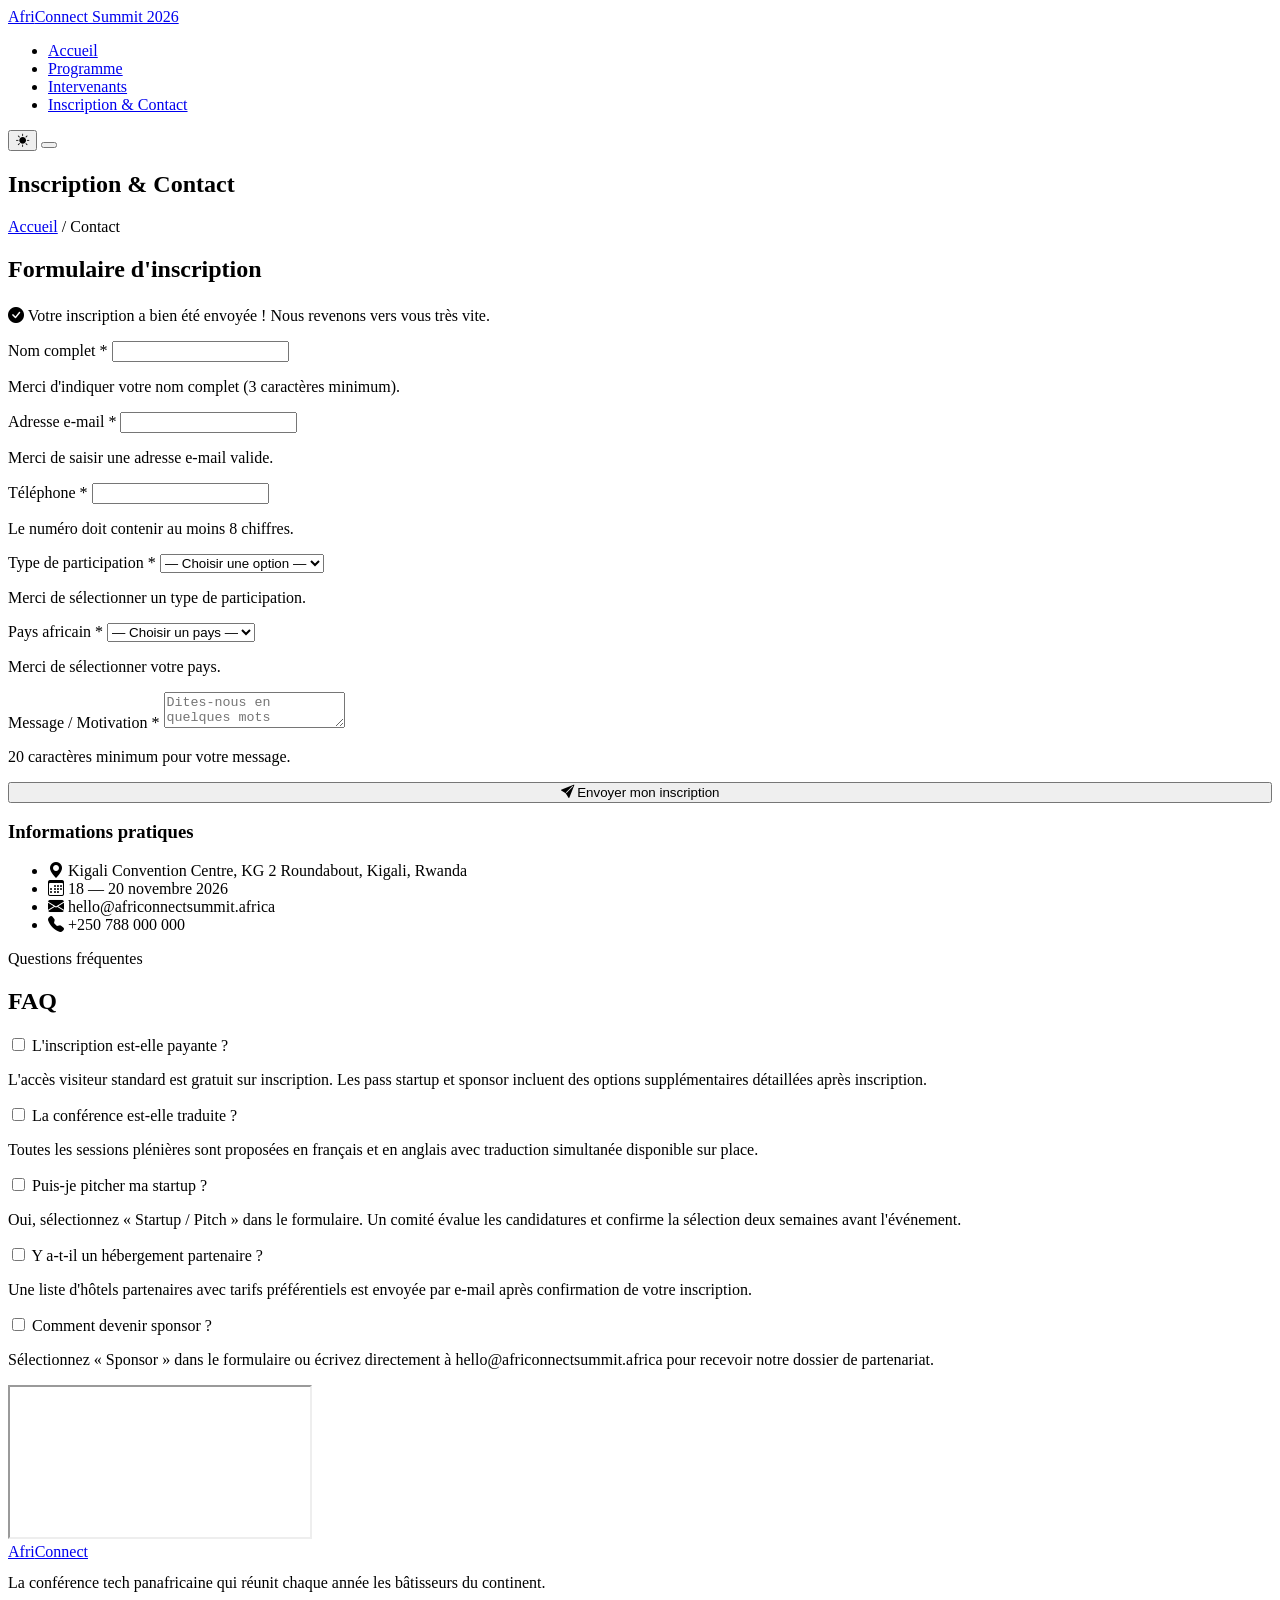
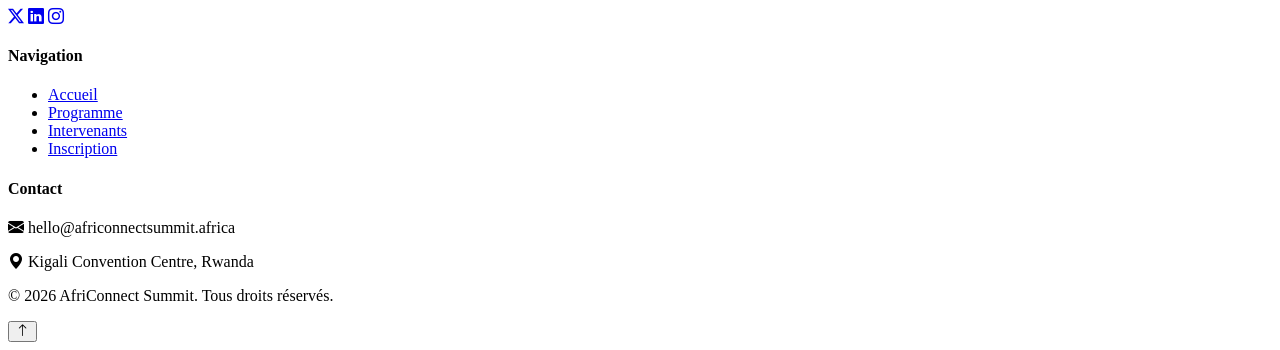
==== contact.html @ 54766fd7 "Commit 2 - Structure HTML sémantique des 4 pages : header, nav, main, sections, footer, hiérarchie d" ====
<!DOCTYPE html>
<html lang="fr">
<head>
  <meta charset="UTF-8">
  <meta name="viewport" content="width=device-width, initial-scale=1.0">
  <title>Inscription &amp; Contact — AfriConnect Summit 2026</title>
  <meta name="description" content="Inscrivez-vous à AfriConnect Summit 2026 : formulaire d'inscription, informations pratiques et FAQ.">
  <link rel="stylesheet" href="https://cdn.jsdelivr.net/npm/bootstrap-icons@1.11.3/font/bootstrap-icons.css">
  <link rel="stylesheet" href="css/style.css">
</head>
<body>

  <header>
    <nav class="navbar" aria-label="Navigation principale">
      <a href="index.html" class="navbar__logo">Afri<span>Connect</span> Summit 2026</a>
      <ul class="navbar__links">
        <li><a href="index.html">Accueil</a></li>
        <li><a href="programme.html">Programme</a></li>
        <li><a href="intervenants.html">Intervenants</a></li>
        <li><a href="contact.html" aria-current="page">Inscription &amp; Contact</a></li>
      </ul>
      <div class="navbar__actions">
        <button class="theme-toggle" aria-label="Basculer le thème clair / sombre">
          <i class="bi bi-sun-fill" aria-hidden="true"></i>
        </button>
        <button class="hamburger" aria-label="Ouvrir le menu" aria-expanded="false">
          <span></span><span></span><span></span>
        </button>
      </div>
    </nav>
  </header>

  <main>
    <!--  HERO INTERNE  -->
    <section class="hero-interne">
      <h1>Inscription &amp; Contact</h1>
      <nav class="breadcrumb" aria-label="Fil d'Ariane">
        <a href="index.html">Accueil</a> <span aria-hidden="true">/</span> <span aria-current="page">Contact</span>
      </nav>
    </section>

    <!-- FORMULAIRE D'INSCRIPTION-->
    <section class="container">
      <div class="contact-layout">

        <div class="contact-form reveal--left reveal">
          <h2 style="margin-bottom:1.5rem;">Formulaire d'inscription</h2>

          <p class="form-success" id="form-success" role="status">
            <i class="bi bi-check-circle-fill" aria-hidden="true"></i>
            Votre inscription a bien été envoyée ! Nous revenons vers vous très vite.
          </p>

          <form id="registration-form" novalidate>
            <div class="form-group">
              <label for="fullname">Nom complet *</label>
              <input type="text" id="fullname" name="fullname" required minlength="3" autocomplete="name">
              <p class="form-error">Merci d'indiquer votre nom complet (3 caractères minimum).</p>
            </div>

            <div class="form-group">
              <label for="email">Adresse e-mail *</label>
              <input type="email" id="email" name="email" required autocomplete="email">
              <p class="form-error">Merci de saisir une adresse e-mail valide.</p>
            </div>

            <div class="form-group">
              <label for="phone">Téléphone *</label>
              <input type="tel" id="phone" name="phone" required autocomplete="tel">
              <p class="form-error">Le numéro doit contenir au moins 8 chiffres.</p>
            </div>

            <div class="form-group">
              <label for="participation">Type de participation *</label>
              <select id="participation" name="participation" required>
                <option value="">— Choisir une option —</option>
                <option value="visiteur">Visiteur</option>
                <option value="startup">Startup / Pitch</option>
                <option value="sponsor">Sponsor</option>
                <option value="presse">Presse / Média</option>
                <option value="intervenant">Intervenant</option>
              </select>
              <p class="form-error">Merci de sélectionner un type de participation.</p>
            </div>

            <div class="form-group">
              <label for="country">Pays africain *</label>
              <select id="country" name="country" required>
                <option value="">— Choisir un pays —</option>
                <option value="senegal">Sénégal</option>
                <option value="ghana">Ghana</option>
                <option value="nigeria">Nigeria</option>
                <option value="kenya">Kenya</option>
                <option value="afrique-du-sud">Afrique du Sud</option>
                <option value="cote-ivoire">Côte d'Ivoire</option>
                <option value="maroc">Maroc</option>
                <option value="rwanda">Rwanda</option>
                <option value="egypte">Égypte</option>
                <option value="cameroun">Cameroun</option>
                <option value="tunisie">Tunisie</option>
                <option value="autre">Autre</option>
              </select>
              <p class="form-error">Merci de sélectionner votre pays.</p>
            </div>

            <div class="form-group">
              <label for="message">Message / Motivation *</label>
              <textarea id="message" name="message" required minlength="20" placeholder="Dites-nous en quelques mots pourquoi vous souhaitez participer..."></textarea>
              <p class="form-error">20 caractères minimum pour votre message.</p>
            </div>

            <button type="submit" class="btn btn--primary" style="width:100%; justify-content:center;">
              <i class="bi bi-send-fill" aria-hidden="true"></i> Envoyer mon inscription
            </button>
          </form>
        </div>

        <div class="contact-info reveal--right reveal">
          <h3>Informations pratiques</h3>
          <ul>
            <li><i class="bi bi-geo-alt-fill" aria-hidden="true"></i> Kigali Convention Centre, KG 2 Roundabout, Kigali, Rwanda</li>
            <li><i class="bi bi-calendar3" aria-hidden="true"></i> 18 — 20 novembre 2026</li>
            <li><i class="bi bi-envelope-fill" aria-hidden="true"></i> hello@africonnectsummit.africa</li>
            <li><i class="bi bi-telephone-fill" aria-hidden="true"></i> +250 788 000 000</li>
          </ul>
        </div>

      </div>
    </section>

    <!-- FAQ  -->
    <section class="container">
      <div class="section-header reveal">
        <p class="eyebrow">Questions fréquentes</p>
        <h2>FAQ</h2>
      </div>

      <div class="faq">
        <div class="faq-item">
          <input type="checkbox" id="faq1">
          <label for="faq1">L'inscription est-elle payante ?</label>
          <p class="faq-answer">L'accès visiteur standard est gratuit sur inscription. Les pass startup et sponsor incluent des options supplémentaires détaillées après inscription.</p>
        </div>
        <div class="faq-item">
          <input type="checkbox" id="faq2">
          <label for="faq2">La conférence est-elle traduite ?</label>
          <p class="faq-answer">Toutes les sessions plénières sont proposées en français et en anglais avec traduction simultanée disponible sur place.</p>
        </div>
        <div class="faq-item">
          <input type="checkbox" id="faq3">
          <label for="faq3">Puis-je pitcher ma startup ?</label>
          <p class="faq-answer">Oui, sélectionnez « Startup / Pitch » dans le formulaire. Un comité évalue les candidatures et confirme la sélection deux semaines avant l'événement.</p>
        </div>
        <div class="faq-item">
          <input type="checkbox" id="faq4">
          <label for="faq4">Y a-t-il un hébergement partenaire ?</label>
          <p class="faq-answer">Une liste d'hôtels partenaires avec tarifs préférentiels est envoyée par e-mail après confirmation de votre inscription.</p>
        </div>
        <div class="faq-item">
          <input type="checkbox" id="faq5">
          <label for="faq5">Comment devenir sponsor ?</label>
          <p class="faq-answer">Sélectionnez « Sponsor » dans le formulaire ou écrivez directement à hello@africonnectsummit.africa pour recevoir notre dossier de partenariat.</p>
        </div>
      </div>
    </section>

    <!--  CARTE GOOGLE MAPS  -->
    <section class="container">
      <div class="map-wrap reveal">
        <iframe
          src="https://www.google.com/maps?q=Kigali%20Convention%20Centre&output=embed"
          title="Localisation du Kigali Convention Centre sur Google Maps"
          loading="lazy"
          referrerpolicy="no-referrer-when-downgrade">
        </iframe>
      </div>
    </section>
  </main>

  <footer>
    <div class="container">
      <div class="footer__grid">
        <div class="footer__col">
          <a href="index.html" class="navbar__logo">Afri<span style="color:var(--color-primary)">Connect</span></a>
          <p style="margin-top:0.8rem;">La conférence tech panafricaine qui réunit chaque année les bâtisseurs du continent.</p>
          <div class="footer__social">
            <a href="#" aria-label="AfriConnect Summit sur X"><i class="bi bi-twitter-x" aria-hidden="true"></i></a>
            <a href="#" aria-label="AfriConnect Summit sur LinkedIn"><i class="bi bi-linkedin" aria-hidden="true"></i></a>
            <a href="#" aria-label="AfriConnect Summit sur Instagram"><i class="bi bi-instagram" aria-hidden="true"></i></a>
          </div>
        </div>
        <div class="footer__col">
          <h4>Navigation</h4>
          <ul>
            <li><a href="index.html">Accueil</a></li>
            <li><a href="programme.html">Programme</a></li>
            <li><a href="intervenants.html">Intervenants</a></li>
            <li><a href="contact.html">Inscription</a></li>
          </ul>
        </div>
        <div class="footer__col">
          <h4>Contact</h4>
          <p><i class="bi bi-envelope-fill" aria-hidden="true"></i> hello@africonnectsummit.africa</p>
          <p style="margin-top:0.5rem;"><i class="bi bi-geo-alt-fill" aria-hidden="true"></i> Kigali Convention Centre, Rwanda</p>
        </div>
      </div>
      <div class="footer__bottom">
        <p>&copy; <span data-year>2026</span> AfriConnect Summit. Tous droits réservés.</p>
        
      </div>
    </div>
  </footer>

  <button class="back-to-top" aria-label="Retour en haut de page">
    <i class="bi bi-arrow-up" aria-hidden="true"></i>
  </button>

  <script src="js/main.js"></script>
</body>
</html>
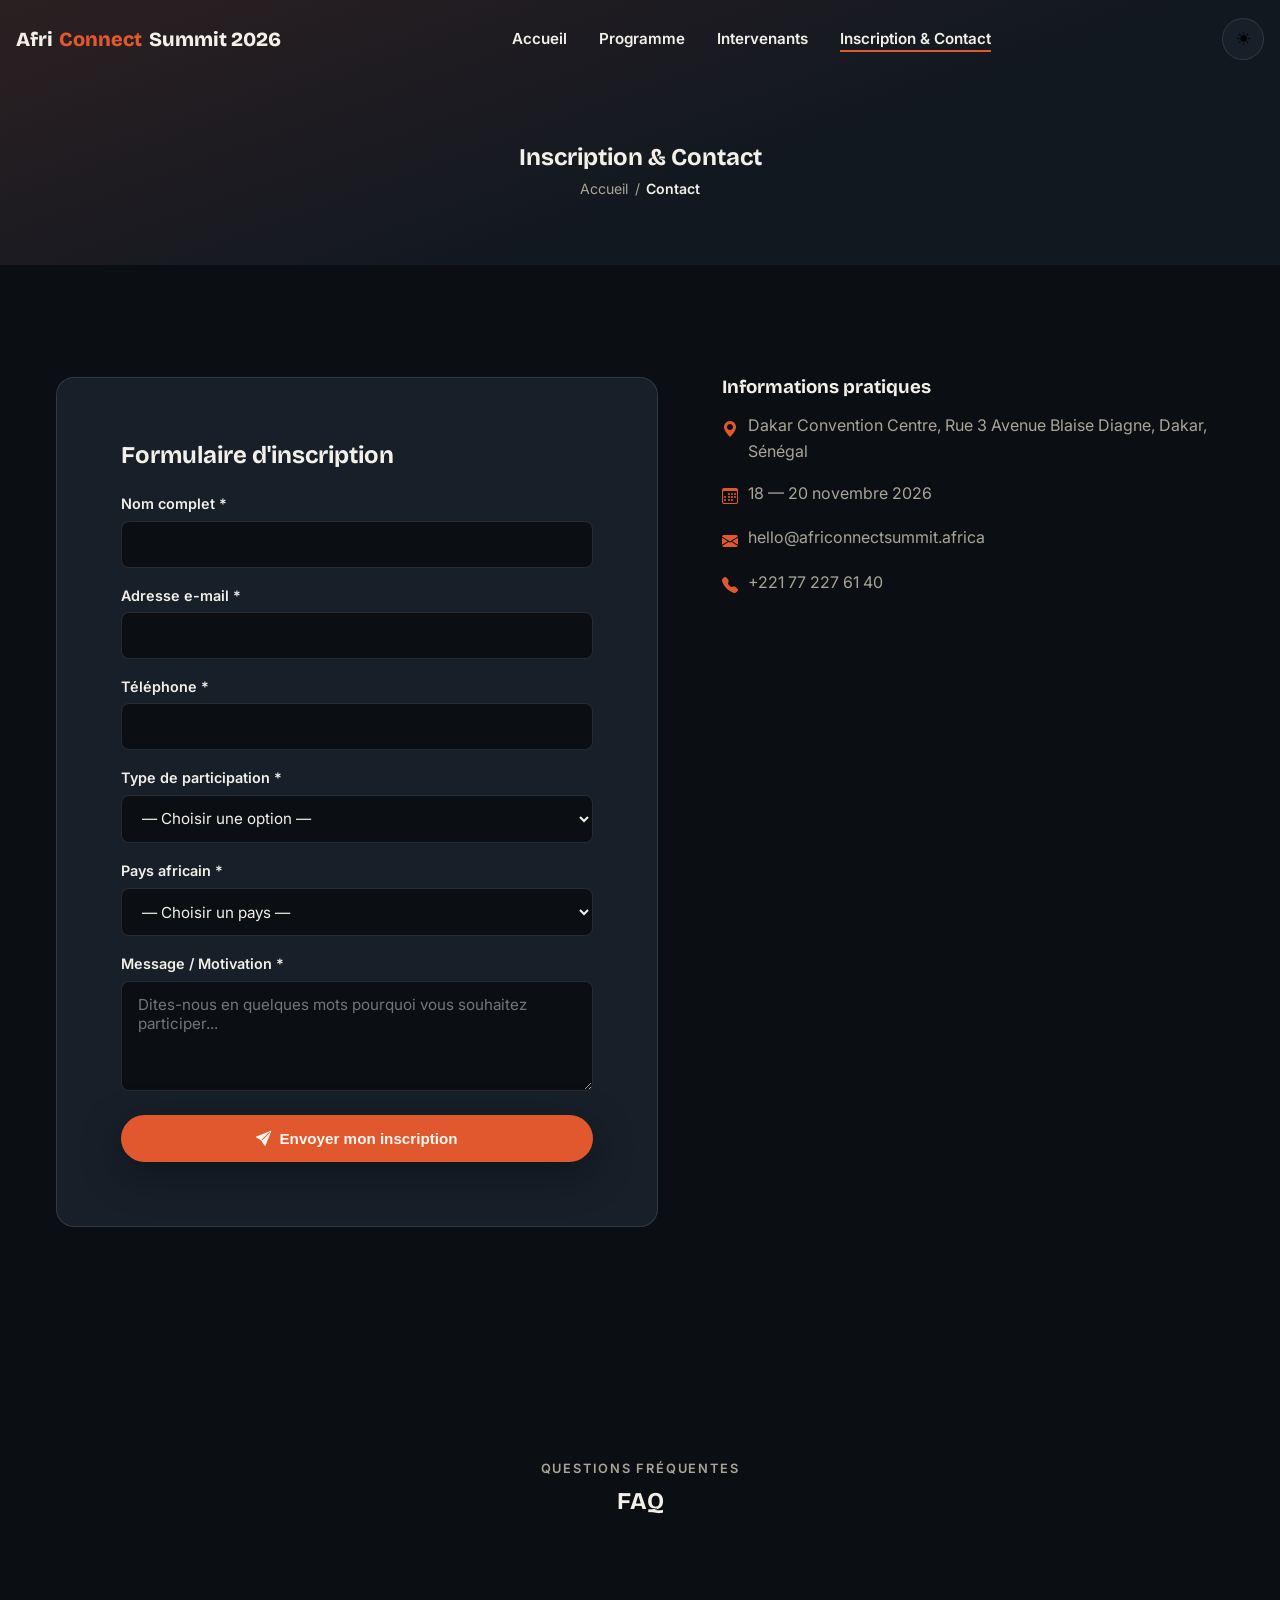
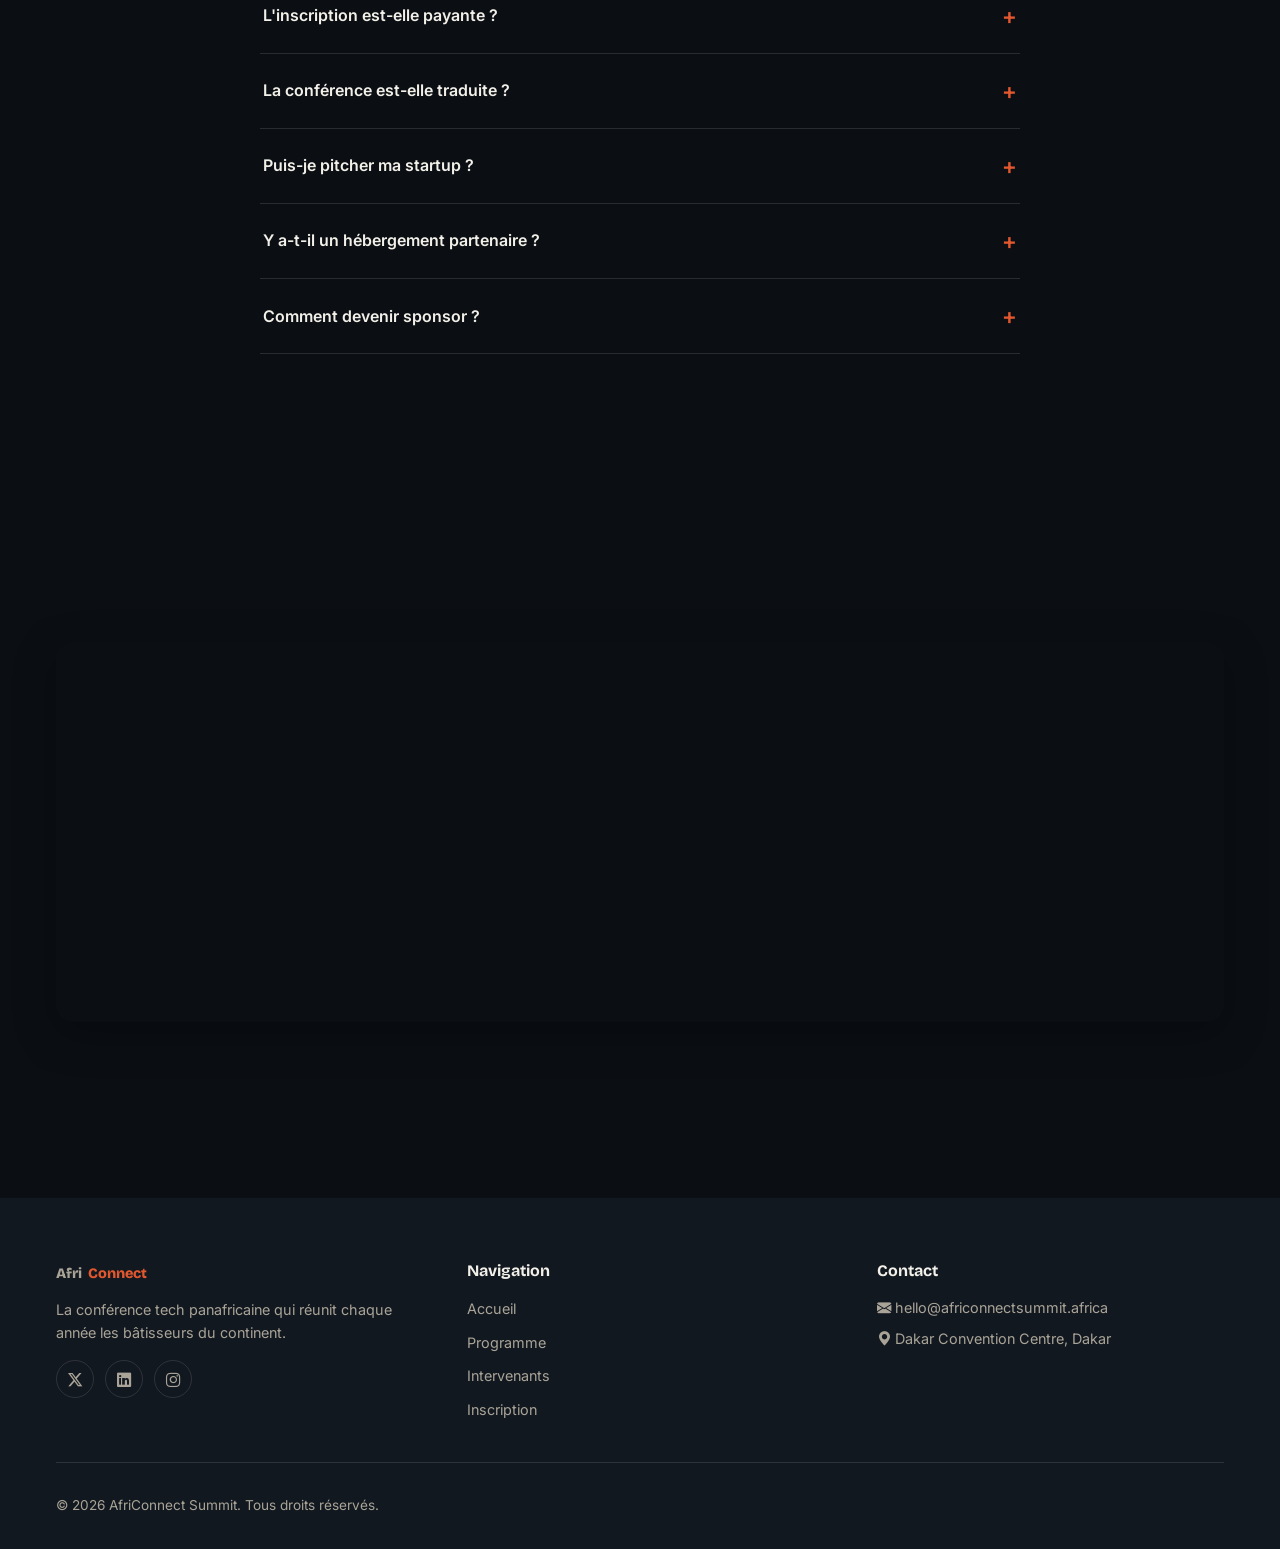
==== commit b2b3096d: "Commit 7 - Pages Intervenants et Contact : filtrage, formulaire, validation, FAQ, corrections divers" ====
--- a/contact.html
+++ b/contact.html
@@ -118,10 +118,10 @@
         <div class="contact-info reveal--right reveal">
           <h3>Informations pratiques</h3>
           <ul>
-            <li><i class="bi bi-geo-alt-fill" aria-hidden="true"></i> Kigali Convention Centre, KG 2 Roundabout, Kigali, Rwanda</li>
+            <li><i class="bi bi-geo-alt-fill" aria-hidden="true"></i> Dakar Convention Centre, Rue 3 Avenue Blaise Diagne, Dakar, Sénégal</li>
             <li><i class="bi bi-calendar3" aria-hidden="true"></i> 18 — 20 novembre 2026</li>
             <li><i class="bi bi-envelope-fill" aria-hidden="true"></i> hello@africonnectsummit.africa</li>
-            <li><i class="bi bi-telephone-fill" aria-hidden="true"></i> +250 788 000 000</li>
+            <li><i class="bi bi-telephone-fill" aria-hidden="true"></i> +221 77 227 61 40</li>
           </ul>
         </div>
 
@@ -168,8 +168,8 @@
     <section class="container">
       <div class="map-wrap reveal">
         <iframe
-          src="https://www.google.com/maps?q=Kigali%20Convention%20Centre&output=embed"
-          title="Localisation du Kigali Convention Centre sur Google Maps"
+          src="https://www.google.com/maps?q=Dakar%20Convention%20Centre&output=embed"
+          title="Localisation de Dakar Convention Centre sur Google Maps"
           loading="lazy"
           referrerpolicy="no-referrer-when-downgrade">
         </iframe>
@@ -201,7 +201,7 @@
         <div class="footer__col">
           <h4>Contact</h4>
           <p><i class="bi bi-envelope-fill" aria-hidden="true"></i> hello@africonnectsummit.africa</p>
-          <p style="margin-top:0.5rem;"><i class="bi bi-geo-alt-fill" aria-hidden="true"></i> Kigali Convention Centre, Rwanda</p>
+          <p style="margin-top:0.5rem;"><i class="bi bi-geo-alt-fill" aria-hidden="true"></i> Dakar Convention Centre, Dakar</p>
         </div>
       </div>
       <div class="footer__bottom">
--- a/css/style.css
+++ b/css/style.css
@@ -0,0 +1,762 @@
+/* AfriConnect Summit — style.css
+   Palette : nuit indienne + or savane + émeraude textile
+   Typo : Bricolage Grotesque (titres) / Inter (corps) */
+
+@import url('https://fonts.googleapis.com/css2?family=Bricolage+Grotesque:opsz,wght@12..96,400..800&family=Inter:wght@400;500;600;700&display=swap');
+
+/* 1. VARIABLES CSS (theme clair par défaut, dark via [data-theme="dark"])*/
+:root {
+  /* Couleurs — mode clair */
+  --color-bg: #FBF8F2;
+  --color-bg-alt: #F1ECDF;
+  --color-surface: #FFFFFF;
+  --color-text: #16130F;
+  --color-text-muted: #5C574C;
+  --color-primary: #E2582E;   /* terracotta savane */
+  --color-secondary: #157A5A; /* émeraude textile */
+  --color-gold: #D9A02B;      /* or coucher de soleil */
+  --color-border: rgba(22, 19, 15, 0.12);
+
+  /* Typo */
+  --font-display: 'Bricolage Grotesque', sans-serif;
+  --font-body: 'Inter', sans-serif;
+
+  /* Espacements */
+  --space-xs: 0.5rem;
+  --space-sm: 1rem;
+  --space-md: 2rem;
+  --space-lg: 4rem;
+  --space-xl: 7rem;
+
+  /* Radius */
+  --radius-sm: 8px;
+  --radius-md: 18px;
+  --radius-full: 999px;
+
+  /* Ombres */
+  --shadow-soft: 0 12px 40px rgba(22, 19, 15, 0.08);
+  --shadow-strong: 0 20px 60px rgba(22, 19, 15, 0.18);
+
+  /* Transitions */
+  --transition-fast: 0.2s ease;
+  --transition-medium: 0.4s cubic-bezier(0.22, 1, 0.36, 1);
+}
+
+[data-theme="dark"] {
+  --color-bg: #0B0F14;
+  --color-bg-alt: #121820;
+  --color-surface: #171F29;
+  --color-text: #F2F0E8;
+  --color-text-muted: #A9A497;
+  --color-border: rgba(242, 240, 232, 0.12);
+  --shadow-soft: 0 12px 40px rgba(0, 0, 0, 0.35);
+  --shadow-strong: 0 20px 60px rgba(0, 0, 0, 0.5);
+}
+
+/* 2. RESET & BASE */
+*, *::before, *::after { box-sizing: border-box; margin: 0; padding: 0; }
+
+html { scroll-behavior: smooth; }
+
+body {
+  font-family: var(--font-body);
+  background: var(--color-bg);
+  color: var(--color-text);
+  line-height: 1.6;
+  transition: background var(--transition-medium), color var(--transition-medium);
+  overflow-x: hidden;
+}
+
+img { max-width: 100%; display: block; }
+
+a { color: inherit; text-decoration: none; }
+
+ul { list-style: none; }
+
+h1, h2, h3, h4 {
+  font-family: var(--font-display);
+  line-height: 1.1;
+  font-weight: 700;
+}
+
+.container {
+  width: 100%;
+  max-width: 1200px;
+  margin-inline: auto;
+  padding-inline: var(--space-sm);
+}
+
+.eyebrow {
+  display: inline-block;
+  font-size: 0.8rem;
+  letter-spacing: 0.14em;
+  text-transform: uppercase;
+  color: var(--color-primary);
+  font-weight: 600;
+  margin-bottom: var(--space-xs);
+}
+
+section { padding-block: var(--space-xl); }
+
+/* Bande motif signature — inspirée des liserés textiles, utilisée comme séparateur */
+.woven-divider {
+  height: 6px;
+  background: repeating-linear-gradient(
+    115deg,
+    var(--color-primary) 0 18px,
+    var(--color-gold) 18px 36px,
+    var(--color-secondary) 36px 54px
+  );
+}
+
+/* Focus clavier visible partout */
+a:focus-visible, button:focus-visible, input:focus-visible,
+select:focus-visible, textarea:focus-visible, summary:focus-visible {
+  outline: 3px solid var(--color-gold);
+  outline-offset: 2px;
+}
+
+@media (prefers-reduced-motion: reduce) {
+  *, *::before, *::after {
+    animation-duration: 0.001ms !important;
+    animation-iteration-count: 1 !important;
+    transition-duration: 0.001ms !important;
+    scroll-behavior: auto !important;
+  }
+}
+
+/*   3. NAVBAR (Flexbox #1) */
+.navbar {
+  position: fixed;
+  inset-inline: 0;
+  top: 0;
+  z-index: 100;
+  display: flex;
+  align-items: center;
+  justify-content: space-between;
+  padding: 1.1rem var(--space-sm);
+  background: transparent;
+  transition: background var(--transition-medium), box-shadow var(--transition-medium), padding var(--transition-medium);
+}
+
+.navbar.is-scrolled {
+  background: color-mix(in srgb, var(--color-bg) 88%, transparent);
+  backdrop-filter: blur(14px);
+  box-shadow: var(--shadow-soft);
+  padding-block: 0.7rem;
+}
+
+.navbar__logo {
+  font-family: var(--font-display);
+  font-weight: 800;
+  font-size: 1.25rem;
+  display: flex;
+  align-items: center;
+  gap: 0.4rem;
+}
+
+.navbar__logo span { color: var(--color-primary); }
+
+.navbar__links {
+  display: flex;
+  align-items: center;
+  gap: var(--space-md);
+}
+
+.navbar__links a {
+  font-weight: 600;
+  font-size: 0.95rem;
+  position: relative;
+  padding-block: 0.25rem;
+}
+
+.navbar__links a::after {
+  content: "";
+  position: absolute;
+  left: 0; bottom: 0;
+  width: 0%;
+  height: 2px;
+  background: var(--color-primary);
+  transition: width var(--transition-fast);
+}
+
+.navbar__links a:hover::after,
+.navbar__links a[aria-current="page"]::after { width: 100%; }
+
+.navbar__actions { display: flex; align-items: center; gap: var(--space-sm); }
+
+.theme-toggle {
+  width: 42px; height: 42px;
+  border-radius: var(--radius-full);
+  border: 1px solid var(--color-border);
+  background: var(--color-surface);
+  display: grid; place-items: center;
+  cursor: pointer;
+  transition: transform var(--transition-fast), background var(--transition-fast);
+}
+.theme-toggle:hover { transform: rotate(20deg); }
+.theme-toggle i { pointer-events: none; }
+
+.hamburger {
+  display: none;
+  flex-direction: column;
+  gap: 5px;
+  width: 42px; height: 42px;
+  border: 1px solid var(--color-border);
+  border-radius: var(--radius-sm);
+  background: var(--color-surface);
+  cursor: pointer;
+  align-items: center;
+  justify-content: center;
+}
+.hamburger span {
+  width: 20px; height: 2px;
+  background: var(--color-text);
+  transition: transform var(--transition-fast), opacity var(--transition-fast);
+}
+.hamburger.is-active span:nth-child(1) { transform: translateY(7px) rotate(45deg); }
+.hamburger.is-active span:nth-child(2) { opacity: 0; }
+.hamburger.is-active span:nth-child(3) { transform: translateY(-7px) rotate(-45deg); }
+
+/*  4. HERO (Accueil) */
+.hero {
+  min-height: 100vh;
+  display: flex;
+  flex-direction: column;
+  align-items: center;
+  justify-content: center;
+  text-align: center;
+  position: relative;
+  padding-top: 6rem;
+  background:
+    radial-gradient(60% 50% at 50% 0%, color-mix(in srgb, var(--color-primary) 22%, transparent), transparent 70%),
+    radial-gradient(50% 40% at 80% 90%, color-mix(in srgb, var(--color-secondary) 25%, transparent), transparent 70%),
+    var(--color-bg);
+  overflow: hidden;
+}
+
+.hero__eyebrow { opacity: 0; animation: fadeUp 0.8s ease forwards 0.1s; }
+
+.hero h1 {
+  font-size: clamp(2.6rem, 6vw, 5.2rem);
+  max-width: 16ch;
+  opacity: 0;
+  animation: fadeUp 0.9s ease forwards 0.25s;
+}
+
+.hero h1 em {
+  font-style: normal;
+  color: var(--color-primary);
+}
+
+.hero__subtitle {
+  margin-top: var(--space-sm);
+  font-size: 1.15rem;
+  color: var(--color-text-muted);
+  max-width: 46ch;
+  opacity: 0;
+  animation: fadeUp 0.9s ease forwards 0.4s;
+}
+
+.hero__cta {
+  margin-top: var(--space-md);
+  display: flex;
+  gap: var(--space-sm);
+  flex-wrap: wrap;
+  justify-content: center;
+  opacity: 0;
+  animation: fadeUp 0.9s ease forwards 0.55s;
+}
+
+@keyframes fadeUp {
+  from { opacity: 0; transform: translateY(24px); }
+  to { opacity: 1; transform: translateY(0); }
+}
+
+.btn {
+  display: inline-flex;
+  align-items: center;
+  gap: 0.5rem;
+  padding: 0.9rem 1.8rem;
+  border-radius: var(--radius-full);
+  font-weight: 600;
+  border: 1px solid transparent;
+  cursor: pointer;
+  transition: transform var(--transition-fast), box-shadow var(--transition-fast), background var(--transition-fast);
+  font-size: 0.95rem;
+}
+.btn:hover { transform: translateY(-3px); }
+
+.btn--primary {
+  background: var(--color-primary);
+  color: #FFF8F0;
+  box-shadow: var(--shadow-soft);
+}
+.btn--primary:hover { box-shadow: var(--shadow-strong); }
+
+.btn--ghost {
+  background: transparent;
+  border-color: var(--color-border);
+  color: var(--color-text);
+}
+.btn--ghost:hover { background: var(--color-surface); }
+
+/* Compte à rebours */
+.countdown {
+  margin-top: var(--space-lg);
+  display: flex;
+  gap: var(--space-sm);
+  opacity: 0;
+  animation: fadeUp 0.9s ease forwards 0.7s;
+}
+
+.countdown__item {
+  min-width: 84px;
+  padding: var(--space-sm);
+  background: var(--color-surface);
+  border: 1px solid var(--color-border);
+  border-radius: var(--radius-md);
+  box-shadow: var(--shadow-soft);
+}
+
+.countdown__value {
+  font-family: var(--font-display);
+  font-size: 2rem;
+  font-weight: 800;
+  color: var(--color-primary);
+  font-variant-numeric: tabular-nums;
+}
+
+.countdown__label {
+  font-size: 0.72rem;
+  text-transform: uppercase;
+  letter-spacing: 0.08em;
+  color: var(--color-text-muted);
+}
+
+/* 5. SECTION CHIFFRES CLÉS (Grid #1) */
+.stats {
+  display: grid;
+  grid-template-columns: repeat(4, 1fr);
+  gap: var(--space-md);
+  text-align: center;
+}
+
+.stats__item {
+  padding: var(--space-md) var(--space-sm);
+  background: var(--color-surface);
+  border-radius: var(--radius-md);
+  border: 1px solid var(--color-border);
+  transition: transform var(--transition-fast), box-shadow var(--transition-fast);
+}
+.stats__item:hover {
+  transform: translateY(-6px) !important;
+  box-shadow: var(--shadow-soft);
+}
+
+.stats__value {
+  font-family: var(--font-display);
+  font-size: clamp(2.2rem, 4vw, 3.2rem);
+  color: var(--color-secondary);
+  font-weight: 800;
+}
+
+.stats__label {
+  color: var(--color-text-muted);
+  font-size: 0.9rem;
+  margin-top: 0.3rem;
+}
+
+/* Animations générales au scroll (déclenchées en JS via IntersectionObserver) */
+.reveal { opacity: 0; transform: translateY(30px); transition: opacity 0.8s ease, transform 0.8s cubic-bezier(0.22,1,0.36,1); }
+.reveal.is-visible { opacity: 1; transform: translateY(0); }
+.reveal--zoom { transform: scale(0.9); }
+.reveal--zoom.is-visible { transform: scale(1); }
+.reveal--left { transform: translateX(-40px); }
+.reveal--left.is-visible { transform: translateX(0); }
+.reveal--right { transform: translateX(40px); }
+.reveal--right.is-visible { transform: translateX(0); }
+
+/*   6. SECTION "POURQUOI PARTICIPER" (Flexbox #2)*/
+.why {
+  display: flex;
+  gap: var(--space-md);
+  flex-wrap: wrap;
+}
+
+.why__card {
+  flex: 1 1 280px;
+  background: var(--color-surface);
+  border: 1px solid var(--color-border);
+  border-radius: var(--radius-md);
+  padding: var(--space-md);
+  transition: transform var(--transition-fast), box-shadow var(--transition-fast);
+}
+.why__card:hover { transform: translateY(-6px) !important; box-shadow: var(--shadow-soft); }
+
+.why__icon {
+  width: 52px; height: 52px;
+  border-radius: var(--radius-sm);
+  background: color-mix(in srgb, var(--color-primary) 14%, transparent);
+  color: var(--color-primary);
+  display: grid; place-items: center;
+  font-size: 1.3rem;
+  margin-bottom: var(--space-sm);
+}
+
+.why__card h3 { font-size: 1.15rem; margin-bottom: 0.5rem; }
+.why__card p { color: var(--color-text-muted); font-size: 0.95rem; }
+
+/* 7. SECTION HEADER générique */
+.section-header { text-align: center; max-width: 640px; margin: 0 auto var(--space-lg); }
+.section-header p { color: var(--color-text-muted); margin-top: var(--space-xs); }
+
+/* 8. INTERVENANTS (Grid #2) */
+.speakers-grid {
+  display: grid;
+  grid-template-columns: repeat(4, 1fr);
+  gap: var(--space-md);
+}
+
+.speaker-card {
+  background: var(--color-surface);
+  border: 1px solid var(--color-border);
+  border-radius: var(--radius-md);
+  overflow: hidden;
+  transition: transform var(--transition-fast), box-shadow var(--transition-fast);
+}
+.speaker-card:hover { transform: translateY(-8px) !important; box-shadow: var(--shadow-strong); }
+
+.speaker-card__avatar {
+  aspect-ratio: 1;
+  display: grid;
+  place-items: center;
+  font-family: var(--font-display);
+  font-size: 2.4rem;
+  font-weight: 800;
+  color: #fff;
+}
+
+.avatar-1 { background: linear-gradient(135deg, #E2582E, #D9A02B); }
+.avatar-2 { background: linear-gradient(135deg, #157A5A, #1FA97A); }
+.avatar-3 { background: linear-gradient(135deg, #2E4E9E, #5C8AE2); }
+.avatar-4 { background: linear-gradient(135deg, #9E3B6E, #E2578C); }
+.avatar-5 { background: linear-gradient(135deg, #B0521E, #E2A02E); }
+.avatar-6 { background: linear-gradient(135deg, #1E7A6E, #45C2A6); }
+.avatar-7 { background: linear-gradient(135deg, #5E3B9E, #8A5CE2); }
+.avatar-8 { background: linear-gradient(135deg, #9E1E2E, #E24C4C); }
+.avatar-9 { background: linear-gradient(135deg, #2E6E4E, #57A96E); }
+
+.speaker-card__body { padding: var(--space-sm); }
+.speaker-card__body h3 { font-size: 1.05rem; }
+.speaker-card__body .role { color: var(--color-primary); font-size: 0.85rem; font-weight: 600; margin-top: 0.2rem; }
+.speaker-card__body .country { color: var(--color-text-muted); font-size: 0.82rem; margin-top: 0.4rem; display: flex; align-items: center; gap: 0.35rem; }
+
+.speakers-cta { text-align: center; margin-top: var(--space-lg); }
+
+/*  9. SPONSORS (Flexbox ) */
+.sponsors {
+  display: flex;
+  flex-direction: column;
+  gap: var(--space-lg);
+}
+
+.sponsors__tier { text-align: center; }
+.sponsors__tier-label {
+  font-size: 0.78rem;
+  text-transform: uppercase;
+  letter-spacing: 0.15em;
+  color: var(--color-text-muted);
+  margin-bottom: var(--space-sm);
+}
+
+.sponsors__logos { display: flex; flex-wrap: wrap; justify-content: center; gap: var(--space-md); }
+
+.sponsor-badge {
+  display: grid;
+  place-items: center;
+  background: var(--color-surface);
+  border: 1px solid var(--color-border);
+  border-radius: var(--radius-md);
+  font-family: var(--font-display);
+  font-weight: 700;
+  color: var(--color-text-muted);
+}
+
+.sponsors__tier--or .sponsor-badge { width: 200px; height: 100px; font-size: 1.3rem; color: var(--color-gold); border-color: var(--color-gold); }
+.sponsors__tier--argent .sponsor-badge { width: 160px; height: 80px; font-size: 1.05rem; }
+.sponsors__tier--bronze .sponsor-badge { width: 130px; height: 65px; font-size: 0.9rem; }
+
+/* 10. FOOTER (Flexbox ) */
+footer {
+  background: var(--color-bg-alt);
+  padding-block: var(--space-lg) var(--space-md);
+  margin-top: var(--space-lg);
+}
+
+.footer__grid {
+  display: flex;
+  flex-wrap: wrap;
+  gap: var(--space-lg);
+  justify-content: space-between;
+  padding-bottom: var(--space-md);
+  border-bottom: 1px solid var(--color-border);
+}
+
+.footer__col { flex: 1 1 220px; }
+.footer__col h4 { margin-bottom: var(--space-sm); font-size: 1rem; }
+.footer__col p, .footer__col a { color: var(--color-text-muted); font-size: 0.9rem; }
+.footer__col ul li { margin-bottom: 0.5rem; }
+.footer__col ul a:hover { color: var(--color-primary); }
+
+.footer__social { display: flex; gap: 0.7rem; margin-top: var(--space-sm); }
+.footer__social a {
+  width: 38px; height: 38px;
+  border-radius: var(--radius-full);
+  border: 1px solid var(--color-border);
+  display: grid; place-items: center;
+  transition: background var(--transition-fast), color var(--transition-fast);
+}
+.footer__social a:hover { background: var(--color-primary); color: #fff; }
+
+.footer__bottom {
+  display: flex;
+  justify-content: space-between;
+  align-items: center;
+  flex-wrap: wrap;
+  gap: var(--space-sm);
+  padding-top: var(--space-md);
+  font-size: 0.85rem;
+  color: var(--color-text-muted);
+}
+
+.back-to-top {
+  position: fixed;
+  right: var(--space-sm);
+  bottom: var(--space-sm);
+  width: 48px; height: 48px;
+  border-radius: var(--radius-full);
+  background: var(--color-primary);
+  color: #fff;
+  border: none;
+  display: grid;
+  place-items: center;
+  cursor: pointer;
+  box-shadow: var(--shadow-strong);
+  opacity: 0;
+  visibility: hidden;
+  transform: translateY(20px);
+  transition: opacity var(--transition-fast), transform var(--transition-fast), visibility var(--transition-fast);
+  z-index: 90;
+}
+.back-to-top.is-visible { opacity: 1; visibility: visible; transform: translateY(0); }
+
+/*  11. HERO INTERNE (pages secondaires) */
+.hero-interne {
+  padding-top: 9rem;
+  padding-bottom: var(--space-lg);
+  text-align: center;
+  background: linear-gradient(160deg, color-mix(in srgb, var(--color-primary) 12%, transparent), transparent 60%), var(--color-bg-alt);
+}
+
+.breadcrumb {
+  display: flex;
+  justify-content: center;
+  gap: 0.4rem;
+  font-size: 0.88rem;
+  color: var(--color-text-muted);
+  margin-top: var(--space-xs);
+}
+.breadcrumb a:hover { color: var(--color-primary); }
+.breadcrumb span[aria-current] { color: var(--color-text); font-weight: 600; }
+
+/* 12. PROGRAMME — onglets */
+.tabs__nav {
+  display: flex;
+  justify-content: center;
+  gap: var(--space-xs);
+  margin-bottom: var(--space-lg);
+  flex-wrap: wrap;
+}
+
+.tab-btn {
+  padding: 0.7rem 1.5rem;
+  border-radius: var(--radius-full);
+  border: 1px solid var(--color-border);
+  background: var(--color-surface);
+  cursor: pointer;
+  font-weight: 600;
+  font-family: var(--font-body);
+  transition: background var(--transition-fast), color var(--transition-fast);
+}
+.tab-btn[aria-selected="true"] { background: var(--color-primary); color: #fff; border-color: var(--color-primary); }
+
+.tab-panel { display: none; }
+.tab-panel.is-active { display: block; }
+
+.schedule-table { width: 100%; border-collapse: collapse; overflow: hidden; border-radius: var(--radius-md); box-shadow: var(--shadow-soft); }
+.schedule-table caption { text-align: left; padding-bottom: var(--space-sm); font-weight: 700; }
+.schedule-table th, .schedule-table td { padding: 0.9rem 1rem; text-align: left; font-size: 0.92rem; }
+.schedule-table thead th { background: var(--color-primary); color: #fff; }
+.schedule-table tbody tr { background: var(--color-surface); }
+.schedule-table tbody tr:nth-child(even) { background: var(--color-bg-alt); }
+.schedule-table tbody tr:hover { background: color-mix(in srgb, var(--color-primary) 10%, var(--color-surface)); }
+
+/* Thématiques (Grid) */
+.themes-grid {
+  display: grid;
+  grid-template-columns: repeat(2, 1fr);
+  gap: var(--space-md);
+}
+.theme-card {
+  background: var(--color-surface);
+  border: 1px solid var(--color-border);
+  border-radius: var(--radius-md);
+  padding: var(--space-md);
+  transition: transform var(--transition-fast), box-shadow var(--transition-fast);
+}
+.theme-card:hover {
+  transform: translateY(-6px) !important;
+  box-shadow: var(--shadow-soft);
+}
+.theme-card i { font-size: 1.6rem; color: var(--color-secondary); margin-bottom: var(--space-xs); }
+.theme-card h3 { margin-bottom: 0.4rem; }
+.theme-card p { color: var(--color-text-muted); font-size: 0.92rem; }
+
+/* 13. INTERVENANTS — filtres */
+.filters { display: flex; justify-content: center; gap: 0.6rem; flex-wrap: wrap; margin-bottom: var(--space-lg); }
+.filter-btn {
+  padding: 0.6rem 1.3rem;
+  border-radius: var(--radius-full);
+  border: 1px solid var(--color-border);
+  background: transparent;
+  cursor: pointer;
+  font-family: var(--font-body);
+  font-weight: 600;
+  font-size: 0.88rem;
+  transition: background var(--transition-fast), color var(--transition-fast);
+}
+.filter-btn[aria-pressed="true"] { background: var(--color-secondary); color: #fff; border-color: var(--color-secondary); }
+.speaker-card.is-hidden { display: none; }
+
+/* . CONTACT — formulaire (Flexbox)*/
+.contact-layout {
+  display: flex;
+  gap: var(--space-lg);
+  flex-wrap: wrap;
+  align-items: flex-start;
+}
+
+.contact-form { flex: 1 1 420px; background: var(--color-surface); border: 1px solid var(--color-border); border-radius: var(--radius-md); padding: var(--space-lg); }
+.contact-info { flex: 1 1 320px; }
+.contact-info h3 { margin-bottom: var(--space-sm); }
+.contact-info ul li { display: flex; gap: 0.6rem; margin-bottom: var(--space-sm); color: var(--color-text-muted); }
+.contact-info ul li i { color: var(--color-primary); margin-top: 0.2rem; }
+
+.form-group { margin-bottom: var(--space-sm); }
+.form-group label { display: block; font-weight: 600; font-size: 0.9rem; margin-bottom: 0.35rem; }
+.form-group input, .form-group select, .form-group textarea {
+  width: 100%;
+  padding: 0.8rem 1rem;
+  border-radius: var(--radius-sm);
+  border: 1.5px solid var(--color-border);
+  background: var(--color-bg);
+  color: var(--color-text);
+  font-family: var(--font-body);
+  font-size: 0.95rem;
+  transition: border-color var(--transition-fast);
+}
+.form-group input:focus, .form-group select:focus, .form-group textarea:focus { border-color: var(--color-primary); }
+.form-group textarea { resize: vertical; min-height: 110px; }
+
+.form-group.is-valid input, .form-group.is-valid select, .form-group.is-valid textarea { border-color: var(--color-secondary); }
+.form-group.is-invalid input, .form-group.is-invalid select, .form-group.is-invalid textarea { border-color: #D64545; }
+.form-error { display: none; color: #D64545; font-size: 0.8rem; margin-top: 0.3rem; }
+.form-group.is-invalid .form-error { display: block; }
+
+.form-success {
+  display: none;
+  background: color-mix(in srgb, var(--color-secondary) 15%, transparent);
+  border: 1px solid var(--color-secondary);
+  color: var(--color-secondary);
+  padding: var(--space-sm);
+  border-radius: var(--radius-sm);
+  margin-bottom: var(--space-sm);
+  font-weight: 600;
+}
+.form-success.is-visible { display: block; }
+
+/*   15. FAQ — accordéon CSS pur (:focus-within / :checked)*/
+.faq { max-width: 760px; margin: 0 auto; }
+.faq-item {
+  border-bottom: 1px solid var(--color-border);
+}
+.faq-item input[type="checkbox"] { display: none; }
+
+.faq-item label {
+  display: flex;
+  justify-content: space-between;
+  align-items: center;
+  padding: 1.2rem 0.2rem;
+  cursor: pointer;
+  font-weight: 600;
+}
+.faq-item label::after {
+  content: "+";
+  font-size: 1.4rem;
+  color: var(--color-primary);
+  transition: transform var(--transition-fast);
+}
+.faq-item input:checked ~ label::after { transform: rotate(45deg); }
+
+.faq-answer {
+  max-height: 0;
+  overflow: hidden;
+  transition: max-height var(--transition-medium), padding var(--transition-medium);
+  color: var(--color-text-muted);
+  font-size: 0.94rem;
+}
+.faq-item input:checked ~ .faq-answer {
+  max-height: 220px;
+  padding-bottom: 1.2rem;
+}
+
+/* Carte Google Maps */
+.map-wrap { margin-top: var(--space-lg); border-radius: var(--radius-md); overflow: hidden; box-shadow: var(--shadow-soft); }
+.map-wrap iframe { width: 100%; height: 380px; border: 0; display: block; }
+
+/* 16. RESPONSIVE — mobile (375px), tablette (768px), desktop (1200px+)*/
+@media (max-width: 1199px) {
+  .speakers-grid { grid-template-columns: repeat(2, 1fr); }
+  .stats { grid-template-columns: repeat(2, 1fr); }
+}
+
+@media (max-width: 767px) {
+  .navbar__links { display: none; }
+  .navbar__links.is-open {
+    display: flex;
+    position: absolute;
+    top: 100%; left: 0; right: 0;
+    flex-direction: column;
+    background: var(--color-surface);
+    padding: var(--space-sm);
+    box-shadow: var(--shadow-soft);
+    gap: var(--space-sm);
+  }
+  .hamburger { display: flex; }
+  .themes-grid { grid-template-columns: 1fr; }
+  .speakers-grid { grid-template-columns: 1fr; }
+  .stats { grid-template-columns: 1fr 1fr; }
+  .contact-layout { flex-direction: column; }
+}
+
+@media (max-width: 480px) {
+  section { padding-block: var(--space-lg); }
+  .countdown { gap: 0.5rem; }
+  .countdown__item { min-width: 68px; padding: 0.7rem; }
+  .countdown__value { font-size: 1.4rem; }
+  .hero { padding-top: 5rem; }
+}
+
+/* 17. FILET DE SÉCURITÉ TEMPORAIRE */
+.reveal { opacity: 1 !important; transform: none !important; }
